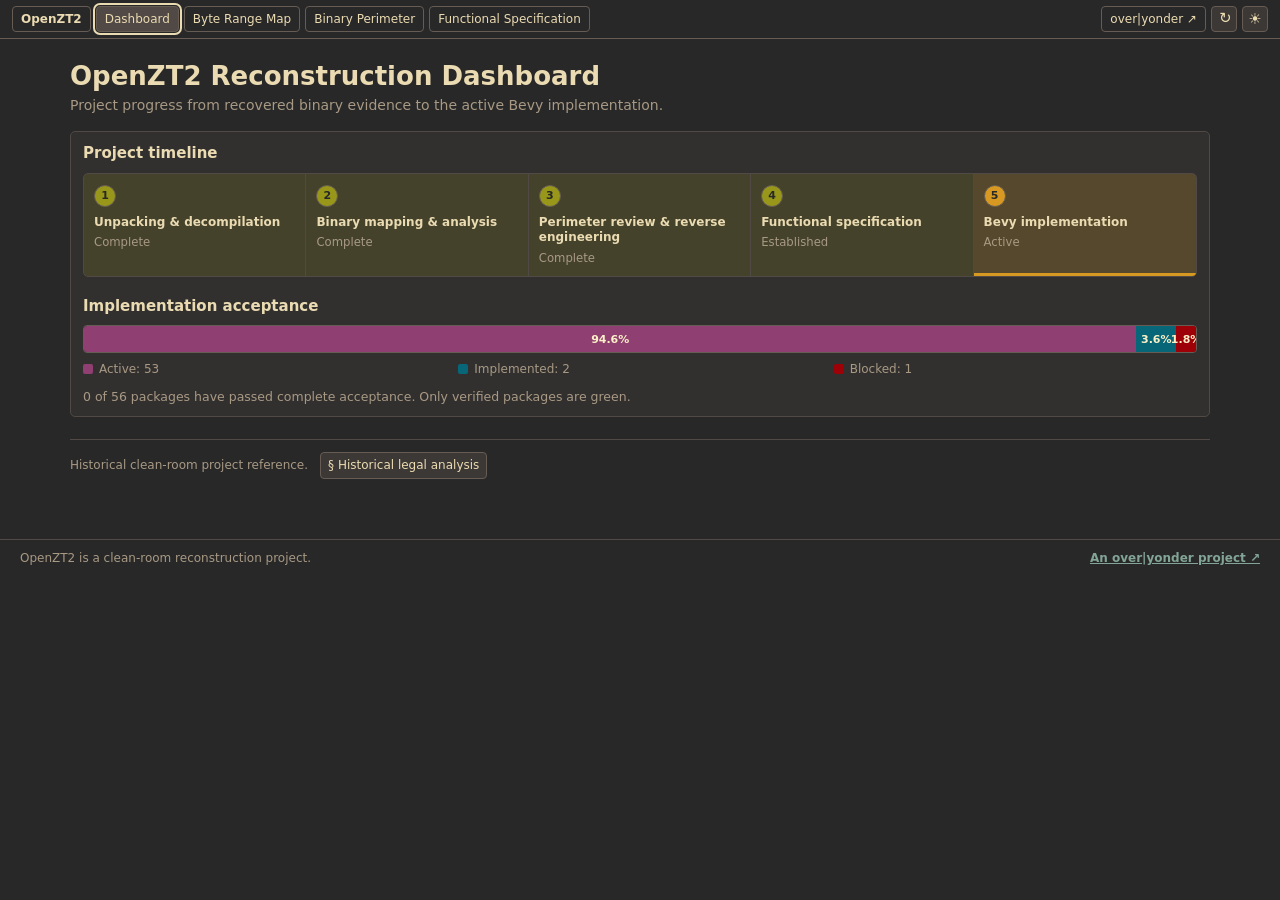
==== index.html @ 792b3f4c "Consolidate reconstruction documentation" ====
<!doctype html>
<html lang="en">
<meta charset="utf-8">
<meta name="openzt2-site-version" content="ef556f1384b4fd44">
<meta name="viewport" content="width=device-width, initial-scale=1">
<title>OpenZT2 — Reconstruction Dashboard</title>
<link rel="canonical" href="https://openzt2.over-yonder.tech/">
<meta name="description" content="OpenZT2 is a clean-room native reconstruction of Zoo Tycoon 2, documented from binary evidence through implementation.">
<meta property="og:title" content="OpenZT2 — Reconstruction Dashboard">
<meta property="og:description" content="OpenZT2 is a clean-room native reconstruction of Zoo Tycoon 2, documented from binary evidence through implementation.">
<meta property="og:url" content="https://openzt2.over-yonder.tech/">
<meta property="og:type" content="article">
<meta property="og:image" content="https://openzt2.over-yonder.tech/assets/social-card.png">
<meta name="twitter:card" content="summary_large_image">
<link rel="icon" href="assets/favicon.svg" type="image/svg+xml">
<style>
:root{color-scheme:light;--fg:#3c3836;--muted:#7c6f64;--line:#d5c4a1;--panel:#fbf1c7;--soft:#ebdbb2;--link:#076678;--control:#f2e5bc;--control-border:#a89984;--active:#ebdbb2;--ok:#79740e;--warn:#b57614;--frontier:#8f3f71;--bad:#9d0006}
:root[data-theme="dark"]{color-scheme:dark;--fg:#ebdbb2;--muted:#a89984;--line:#504945;--panel:#282828;--soft:#3c3836;--link:#83a598;--control:#3c3836;--control-border:#665c54;--active:#504945;--ok:#98971a;--warn:#d79921;--frontier:#b16286;--bad:#cc241d}
*{box-sizing:border-box}html,body{background:var(--panel);color:var(--fg);overscroll-behavior:none}body{margin:0;font:14px/1.5 system-ui,sans-serif}a{color:var(--link)}
button,input,select{background:var(--control);color:var(--fg);border:1px solid var(--control-border);border-radius:4px;padding:3px 7px;font-size:12px}button{cursor:pointer}
.tabs{box-sizing:border-box;display:grid;grid-template-columns:repeat(4,minmax(0,1fr)) 34px 26px;gap:5px;width:min(calc(100vw - 24px),1000px);margin:5px auto 6px;font:12px/1.05 system-ui,sans-serif}.tabs a{display:flex;align-items:center;justify-content:center;min-height:24px;padding:2px 6px;text-align:center;white-space:nowrap;color:var(--fg);text-decoration:none;border:1px solid var(--control-border);border-radius:4px;background:var(--panel)}.tabs a.active{background:var(--active);outline:2px solid currentColor;outline-offset:1px}
.tabs a.gstart{margin-left:9px;position:relative}.tabs a.gstart::before{content:"";position:absolute;left:-5px;top:2px;bottom:2px;border-left:1px solid var(--control-border)}
.nav-icon{display:none}.theme-toggle{width:24px;height:24px;display:flex;align-items:center;justify-content:center;background:var(--control);color:var(--fg);border:1px solid var(--control-border);border-radius:4px;padding:0;font:15px/1 system-ui,sans-serif;cursor:pointer}
main{max-width:1180px;margin:0 auto;padding:8px 20px 60px}h1{font-size:24px;margin:10px 0 2px}.sub{color:var(--muted);margin:0 0 16px}
.progress-grid{display:grid;grid-template-columns:repeat(2,minmax(0,1fr));gap:12px;margin:14px 0 18px}
.progress-card{border:1px solid var(--line);border-radius:5px;background:color-mix(in srgb,var(--soft) 55%,transparent);padding:10px 12px}.progress-card h3{margin:0 0 7px;font-size:15px}.progress-card h3 a{text-decoration:none}
.progress-card.primary{grid-column:1/-1}
.stacked-bar{display:flex;width:100%;height:28px;overflow:hidden;border:1px solid var(--control-border);border-radius:4px;background:var(--panel)}
.seg{display:flex;align-items:center;justify-content:center;min-width:2px;color:#fbf1c7;font:700 11px/1 system-ui,sans-serif;white-space:nowrap}.seg-accepted,.seg-known,.seg-named,.seg-all{background:#79740e}.seg-candidate,.seg-some{background:#b57614}.seg-open,.seg-unnamed,.seg-none{background:#9d0006}.seg-mid,.seg-type{background:#076678}.seg-support{background:#7c6f64}.mini-label{margin:8px 0 3px;font-size:12px;color:var(--muted)}
.seg-brief{background:#b57614}.seg-active{background:#8f3f71}.seg-implemented{background:#076678}.seg-verified{background:#79740e}.seg-blocked{background:#9d0006}
.legend{display:grid;grid-template-columns:repeat(auto-fit,minmax(170px,1fr));gap:3px 12px;margin:7px 0 0;font-size:12px;color:var(--muted)}.legend-row{display:flex;align-items:center;gap:6px}.swatch{width:10px;height:10px;border-radius:2px;display:inline-block;flex:0 0 auto}.progress-note{font-size:12.5px;color:var(--muted);margin:8px 0 0!important}
h2{font-size:17px;margin:26px 0 6px;border-bottom:1px solid var(--line);padding-bottom:3px}
.legalrow{margin:22px 0 0;border-top:1px solid var(--line);padding-top:12px;color:var(--muted);font-size:12px;display:flex;gap:12px;align-items:center;flex-wrap:wrap}
.legalrow button{font-size:12px}
.modal[hidden]{display:none}.modal{position:fixed;inset:0;background:rgba(0,0,0,.5);display:flex;align-items:center;justify-content:center;z-index:60}
.modal-box{background:var(--panel);width:min(92vw,1000px);height:min(88vh,900px);border:1px solid var(--line);border-radius:6px;display:flex;flex-direction:column}
.modal-box header{display:flex;justify-content:space-between;align-items:center;padding:6px 10px;border-bottom:1px solid var(--line)}
.modal-box iframe{flex:1;border:0;width:100%}
@media(min-width:881px){.tabs{grid-template-columns:minmax(72px,.8fr) minmax(110px,1fr) minmax(96px,.9fr) minmax(220px,1.6fr) 34px 26px;width:min(calc(100vw - 24px),1000px)}}@media(max-width:880px){body{padding-bottom:62px}.tabs{position:fixed;left:0;right:0;bottom:0;z-index:50;grid-template-columns:repeat(6,minmax(0,1fr));width:100%;margin:0;padding:6px 8px;background:var(--panel);border-top:1px solid var(--control-border);font:11px/1 system-ui,sans-serif}.tabs a{min-height:48px;padding:0;white-space:normal;border-radius:4px;min-width:0}.tabs a.gstart{margin-left:0}.tabs a.gstart::before{display:none}.nav-icon{display:block;font:22px/1 system-ui,sans-serif}.nav-label{position:absolute;width:1px;height:1px;overflow:hidden;clip:rect(0 0 0 0);white-space:nowrap}.theme-toggle,.reload-toggle{width:48px;height:48px;font-size:22px}main{padding:8px 10px 74px}.progress-grid{grid-template-columns:1fr}.seg{font-size:10px}}
</style>
<link rel="stylesheet" href="site-shell.css?v=1">
<!-- Cloudflare Web Analytics -->
<script defer src="https://static.cloudflareinsights.com/beacon.min.js" data-cf-beacon="{&quot;token&quot;:&quot;7462f5834b4745449f0f5e46d98a53ab&quot;}"></script>
<!-- End Cloudflare Web Analytics -->
<body>
<nav class="tabs" aria-label="OpenZT2"><a class="site-brand" href="/">OpenZT2</a><a class="active" href="/"><span class="nav-icon" aria-hidden="true">▣</span><span class="nav-label">Dashboard</span></a><a href="zt-disk-map"><span class="nav-icon" aria-hidden="true">▦</span><span class="nav-label">Byte Range Map</span></a><a href="perimeter"><span class="nav-icon" aria-hidden="true">▤</span><span class="nav-label">Binary Perimeter</span></a><a href="functional-specification"><span class="nav-icon" aria-hidden="true">◇</span><span class="nav-label">Functional Specification</span></a><a class="site-company" href="https://over-yonder.tech/">over|yonder ↗</a></nav>
<main>
 <h1>OpenZT2 Reconstruction Dashboard</h1>
 <p class="sub">Project progress from recovered binary evidence to the active Bevy implementation.</p>

 <div class="progress-grid" id="progress-bars" aria-label="Project progress summary"></div>

 <div class="legalrow">
  <span>Historical clean-room project reference.</span>
  <button type="button" id="legal-open">§ Historical legal analysis</button>
 </div>
</main>
<footer class="site-footer"><span>OpenZT2 is a clean-room reconstruction project.</span><a href="https://over-yonder.tech/">An over|yonder project ↗</a></footer>
<div class="modal" id="legal-modal" hidden>
 <div class="modal-box">
  <header><strong>Historical Clean-Room Legal Analysis</strong><button type="button" id="legal-close">Close</button></header>
  <iframe class="legal-frame" src="clean-room-legal-roadmap" title="Historical clean-room legal analysis"></iframe>
 </div>
</div>
<script>
(()=>{const key="zt2-theme";const root=document.documentElement;const stored=()=>{try{return localStorage.getItem(key)}catch(_){return null}};const save=t=>{try{localStorage.setItem(key,t)}catch(_){}};const syncFrames=t=>{for(const f of document.querySelectorAll("iframe.legal-frame")){try{if(f.contentDocument)f.contentDocument.documentElement.dataset.theme=t}catch(_){}}};const apply=(t,p=false)=>{root.dataset.theme=t;if(p)save(t);const b=document.querySelector(".theme-toggle");if(b){b.textContent=t==="dark"?"☀":"☾";b.title="Toggle theme"}syncFrames(t)};apply(stored()==="light"?"light":"dark");window.addEventListener("DOMContentLoaded",()=>{const b=document.createElement("button");b.type="button";b.className="theme-toggle";b.onclick=()=>apply(root.dataset.theme==="dark"?"light":"dark",true);document.querySelector(".tabs").append(b);for(const f of document.querySelectorAll("iframe.legal-frame"))f.addEventListener("load",()=>syncFrames(root.dataset.theme||"dark"));apply(root.dataset.theme||"dark")})})();
const esc=s=>String(s).replace(/[&<>"']/g,c=>({"&":"&amp;","<":"&lt;",">":"&gt;",'"':"&quot;","'":"&#39;"}[c]));
async function text(urls){let last;for(const u of urls){try{const r=await fetch(u);if(r.ok)return await r.text();last=u+": "+r.status}catch(e){last=e.message}}throw new Error(last)}
function pct(n,total){return total?`${(100*n/total).toFixed(1)}%`:"0.0%"}
function seg(cls,n,total,label){return n?`<div class="seg ${cls}" style="width:${100*n/(total||1)}%" title="${esc(label)}">${pct(n,total)}</div>`:""}
function legend(cls,label){return `<div class="legend-row"><span class="swatch ${cls}"></span>${esc(label)}</div>`}
(()=>{const m=document.getElementById("legal-modal");document.getElementById("legal-open").onclick=()=>m.hidden=false;document.getElementById("legal-close").onclick=()=>m.hidden=true;m.onclick=e=>{if(e.target===m)m.hidden=true}})();
text(["functional-specification","functional-specification.html"]).then(specText=>{
 const plan=packageProgress(specText);
 document.getElementById("progress-bars").innerHTML=`
  <div class="progress-card primary">
   <h3>Project timeline</h3>
   <div class="timeline-stages">
    <a class="timeline-stage complete" href="zt-disk-map"><span>1</span><strong>Unpacking &amp; decompilation</strong><small>Complete</small></a>
    <a class="timeline-stage complete" href="zt-disk-map"><span>2</span><strong>Binary mapping &amp; analysis</strong><small>Complete</small></a>
    <a class="timeline-stage complete" href="perimeter"><span>3</span><strong>Perimeter review &amp; reverse engineering</strong><small>Complete</small></a>
    <a class="timeline-stage complete" href="functional-specification"><span>4</span><strong>Functional specification</strong><small>Established</small></a>
    <a class="timeline-stage active" href="functional-specification#implementation-packages"><span>5</span><strong>Bevy implementation</strong><small>Active</small></a>
   </div>
   <h3>Implementation acceptance</h3>
   <div class="stacked-bar" role="img" aria-label="${esc(plan.aria)}">${plan.segments}</div>
   <div class="legend">${plan.legend}</div>
   <p class="progress-note">${plan.note}</p>
  </div>`;
}).catch(e=>{document.getElementById("progress-bars").insertAdjacentHTML("afterend",`<p class="sub">Failed to load progress data: ${esc(e.message)}</p>`)});
function packageProgress(source){
 const order=[["brief","Brief ready"],["active","Active"],["implemented","Implemented"],["verified","Verified"],["blocked","Blocked"]];
 const counts=Object.fromEntries(order.map(([s])=>[s,0]));
 const doc=new DOMParser().parseFromString(source,"text/html");
 for(const card of doc.querySelectorAll(".package-card"))for(const [status] of order)if(card.classList.contains(`package-status-${status}`))counts[status]++;
 const total=Object.values(counts).reduce((a,n)=>a+n,0);
 return {
  aria:order.filter(([s])=>counts[s]).map(([s])=>`${s} ${counts[s]}`).join(", "),
  segments:order.map(([s,l])=>seg(`seg-${s}`,counts[s],total,`${l}: ${counts[s]}`)).join(""),
  legend:order.filter(([s])=>counts[s]).map(([s,l])=>legend(`seg-${s}`,`${l}: ${counts[s].toLocaleString()}`)).join(""),
  note:`${counts.verified.toLocaleString()} of ${total.toLocaleString()} packages have passed complete acceptance. Only verified packages are green.`
 };
}
</script>
<script id="openzt2-live-reload">
(()=>{
 const current="ef556f1384b4fd44";
 const endpoint="site-version.json";
 const interval=60000;
 let paused=false,timer=0,ticker=0,nextAt=Date.now()+interval,button=null;
 const update=()=>{
  if(!button)return;
  if(paused){
   button.classList.add("paused");
   button.style.setProperty("--reload-progress","0");
   button.title="Automatic refresh paused. Click to unpause.";
   button.setAttribute("aria-label",button.title);
   button.textContent="⏸";
   return;
  }
  const remaining=Math.max(0,Math.ceil((nextAt-Date.now())/1000));
  const progress=Math.min(100,Math.max(0,100-(remaining*100)/(interval/1000)));
  button.classList.remove("paused");
  button.style.setProperty("--reload-progress",progress.toFixed(1));
  button.title=`Next automatic refresh in ${remaining}s. Click to pause.`;
  button.setAttribute("aria-label",button.title);
  button.textContent="↻";
 };
 const schedule=()=>{
  if(paused)return;
  nextAt=Date.now()+interval;
  clearTimeout(timer);
  timer=setTimeout(check,interval);
  update();
 };
 const check=async()=>{
  if(paused)return;
  try{
   const response=await fetch(endpoint+"?t="+Date.now(),{cache:"no-store"});
   if(!response.ok){schedule();return;}
   const latest=(await response.json()).version;
   if(latest&&latest!==current){location.reload();return;}
  }catch(_){
  }
  schedule();
 };
 const toggle=()=>{
  paused=!paused;
  if(paused){
   clearTimeout(timer);
  }else{
   schedule();
  }
  update();
 };
 const mount=()=>{
  const nav=document.querySelector(".tabs");
  if(!nav)return;
  button=document.createElement("button");
  button.type="button";
  button.className="reload-toggle";
  button.onclick=toggle;
  const theme=document.querySelector(".theme-toggle");
  if(theme)theme.after(button);else nav.append(button);
  ticker=setInterval(update,1000);
  schedule();
 };
 if(document.readyState==="loading")document.addEventListener("DOMContentLoaded",mount);else mount();
})();
</script>
</html>
---- site-shell.css ----
.tabs {
  position: sticky !important;
  top: 0 !important;
  left: auto !important;
  right: auto !important;
  bottom: auto !important;
  z-index: 50 !important;
  box-sizing: border-box;
  display: flex !important;
  align-items: center;
  gap: 5px !important;
  width: auto !important;
  margin: 0 !important;
  padding: 6px 12px !important;
  overflow-x: auto;
  background: var(--panel) !important;
  border: 0 !important;
  border-bottom: 1px solid var(--control-border) !important;
  font: 12px/1.05 system-ui, sans-serif !important;
}

:root {
  color-scheme: light;
  --fg: #3c3836;
  --muted: #7c6f64;
  --line: #d5c4a1;
  --panel: #fbf1c7;
  --soft: #ebdbb2;
  --link: #076678;
  --control: #f2e5bc;
  --control-border: #a89984;
  --active: #ebdbb2;
  --ok: #79740e;
  --warn: #b57614;
  --frontier: #8f3f71;
  --bad: #9d0006;
}
:root[data-theme="dark"] {
  color-scheme: dark;
  --fg: #ebdbb2;
  --muted: #a89984;
  --line: #504945;
  --panel: #282828;
  --soft: #3c3836;
  --link: #83a598;
  --control: #3c3836;
  --control-border: #665c54;
  --active: #504945;
  --ok: #98971a;
  --warn: #d79921;
  --frontier: #b16286;
  --bad: #cc241d;
}

* { box-sizing: border-box; }
html, body { overflow-x: clip; background: var(--panel); color: var(--fg); }
body { margin: 0; font: 14px/1.55 system-ui, sans-serif; }
a { color: var(--link); }
button, input, select {
  border: 1px solid var(--control-border);
  border-radius: 4px;
  background: var(--control);
  color: var(--fg);
  font: inherit;
}

main {
  width: auto !important;
  max-width: 1180px !important;
  margin: 0 auto !important;
  padding: 14px 20px 60px !important;
}
h1 { margin: 8px 0 3px; font-size: 26px; line-height: 1.2; }
h2 { margin: 28px 0 8px; padding-bottom: 4px; border-bottom: 1px solid var(--line); font-size: 19px; }
h3 { margin: 18px 0 6px; font-size: 15px; }
.sub, .lede, .page-overview { max-width: 920px; margin: 0 0 14px; color: var(--muted); }
code { padding: .05em .32em; border-radius: 3px; background: var(--soft); font: .92em ui-monospace, Menlo, Consolas, monospace; }

.page-progress, .progress-grid, .coverage-grid, .plan-progress-grid, .source-progress-grid {
  margin: 12px 0 22px !important;
}
.progress-card, .coverage-card, .plan-progress-card, .source-progress-card {
  border: 1px solid var(--line) !important;
  border-radius: 5px !important;
  background: color-mix(in srgb, var(--soft) 50%, transparent) !important;
}
.stacked-bar, .plan-stacked-bar, .source-stacked-bar {
  overflow: hidden;
  border: 1px solid var(--control-border) !important;
  border-radius: 4px !important;
  background: var(--panel) !important;
}
.legend, .plan-legend { color: var(--muted); }

.table-scroll, .lineage-wrap {
  width: 100%;
  margin: 10px 0 18px;
  overflow: auto;
  border: 1px solid var(--line);
  border-radius: 4px;
}
table { border-color: var(--line); }
th { background: var(--soft); }
th, td { border-color: var(--line); }
.lineage-wrap table { min-width: 1280px; border-collapse: separate; border-spacing: 0; font-size: 12.5px; }
.lineage-wrap th, .lineage-wrap td { padding: 7px 9px; border-right: 1px solid var(--line); border-bottom: 1px solid var(--line); text-align: left; vertical-align: top; }
.lineage-wrap thead th { position: sticky; top: 0; z-index: 3; font-size: 11px; line-height: 1.25; text-transform: uppercase; letter-spacing: .045em; }
.lineage-wrap tbody th { position: sticky; left: 0; z-index: 2; width: 120px; background: var(--panel); }
.lineage-wrap tbody tr:hover > * { background: color-mix(in srgb, var(--soft) 60%, var(--panel)); }

.toolbar { display: flex; align-items: center; gap: 7px; flex-wrap: wrap; margin: 10px 0; }
.toolbar input { min-width: 240px; padding: 5px 7px; }
.toolbar button { padding: 5px 8px; cursor: pointer; }
.toolbar button[aria-pressed="true"] { outline: 2px solid var(--fg); outline-offset: 1px; }
.count { margin-left: auto; color: var(--muted); font-size: 12px; }
.contract { display: grid; grid-template-columns: repeat(4, minmax(0, 1fr)); margin: 16px 0; border-block: 1px solid var(--line); }
.contract div { padding: 10px 12px; border-right: 1px solid var(--line); }
.contract div:last-child { border-right: 0; }
.contract strong, .contract span { display: block; }
.contract span { margin-top: 3px; color: var(--muted); font-size: 12px; }
.status { display: inline-block; padding: 1px 6px; border: 1px solid var(--control-border); border-radius: 10px; font: 700 11px/1.45 ui-monospace, Menlo, Consolas, monospace; }
.status.mapped, .status.native, .status.implemented, .status.verified { background: color-mix(in srgb, var(--ok) 28%, transparent); }
.status.prepared, .status.partial, .status.active { background: color-mix(in srgb, var(--warn) 28%, transparent); }
.status.omitted { background: color-mix(in srgb, var(--muted) 24%, transparent); }
.status.blocked { background: color-mix(in srgb, var(--bad) 22%, transparent); }
.asset-seg-mapped { background: var(--ok); }
.asset-seg-prepared { background: var(--warn); }
.asset-seg-omitted { background: var(--muted); }
.asset-seg-blocked { background: var(--bad); }
.spec-local-nav { display: flex; gap: 6px; flex-wrap: wrap; margin: 8px 0 18px; }
.spec-local-nav a { padding: 4px 8px; border: 1px solid var(--line); border-radius: 4px; text-decoration: none; }
.timeline-stages { display: grid; grid-template-columns: repeat(5, minmax(0, 1fr)); margin: 8px 0 18px; border: 1px solid var(--line); border-radius: 5px; overflow: hidden; }
.timeline-stage { position: relative; min-height: 86px; padding: 10px 10px 9px; border-right: 1px solid var(--line); color: var(--fg); text-decoration: none; }
.timeline-stage:last-child { border-right: 0; }
.timeline-stage span { display: inline-grid; place-items: center; width: 22px; height: 22px; margin-bottom: 8px; border: 1px solid var(--control-border); border-radius: 50%; font-size: 11px; font-weight: 700; }
.timeline-stage strong, .timeline-stage small { display: block; }
.timeline-stage strong { font-size: 12px; line-height: 1.3; }
.timeline-stage small { margin-top: 3px; color: var(--muted); }
.timeline-stage.complete { background: color-mix(in srgb, var(--ok) 18%, transparent); }
.timeline-stage.complete span { background: var(--ok); color: var(--panel); }
.timeline-stage.active { background: color-mix(in srgb, var(--warn) 22%, transparent); box-shadow: inset 0 -3px var(--warn); }
.timeline-stage.active span { background: var(--warn); color: var(--panel); }

.tabs a,
.tabs button.nav-tab {
  box-sizing: border-box;
  flex: 0 0 auto;
  min-width: 0 !important;
  min-height: 26px !important;
  padding: 3px 8px !important;
  white-space: nowrap !important;
}

.tabs a.gstart { margin-left: 0 !important; }
.tabs a.gstart::before { display: none !important; }
.tabs .site-brand { font-weight: 700 !important; }
.tabs .site-company { margin-left: auto !important; }

.tabs .theme-toggle,
.tabs .reload-toggle {
  flex: 0 0 26px;
  width: 26px !important;
  height: 26px !important;
  min-height: 26px !important;
  font-size: 15px !important;
}

.nav-icon { display: none !important; }
.nav-label {
  position: static !important;
  width: auto !important;
  height: auto !important;
  overflow: visible !important;
  clip: auto !important;
  white-space: nowrap !important;
}

body { padding-bottom: 0 !important; }
main,
.map-content {
  width: auto !important;
}
.doc-source {
  width: auto !important;
  max-width: none !important;
  margin: 0 !important;
  padding-top: 8px !important;
}

.site-footer {
  display: flex;
  align-items: center;
  justify-content: space-between;
  gap: 12px;
  margin: 0;
  padding: 10px 20px;
  border-top: 1px solid var(--line);
  color: var(--muted);
  background: var(--panel);
  font: 12px/1.35 system-ui, sans-serif;
}
.site-footer a { font-weight: 600; }

html.embedded .tabs,
html.embedded .site-footer { display: none !important; }
html.embedded body { padding: 0 !important; }
html.embedded main { padding: 10px 12px !important; }

@media (max-width: 880px) {
  .tabs { position: sticky !important; padding: 6px 8px !important; }
  .tabs .site-company { margin-left: 0 !important; }
  main { padding: 10px 10px 32px !important; }
  .contract { grid-template-columns: 1fr; }
  .timeline-stages { grid-template-columns: 1fr; }
  .timeline-stage { min-height: 0; border-right: 0; border-bottom: 1px solid var(--line); }
  .timeline-stage:last-child { border-bottom: 0; }
  .contract div { border-right: 0; border-bottom: 1px solid var(--line); }
  .contract div:last-child { border-bottom: 0; }
  .count { width: 100%; margin-left: 0; }
  .site-footer {
    align-items: flex-start;
    flex-direction: column;
    padding: 10px;
  }
}
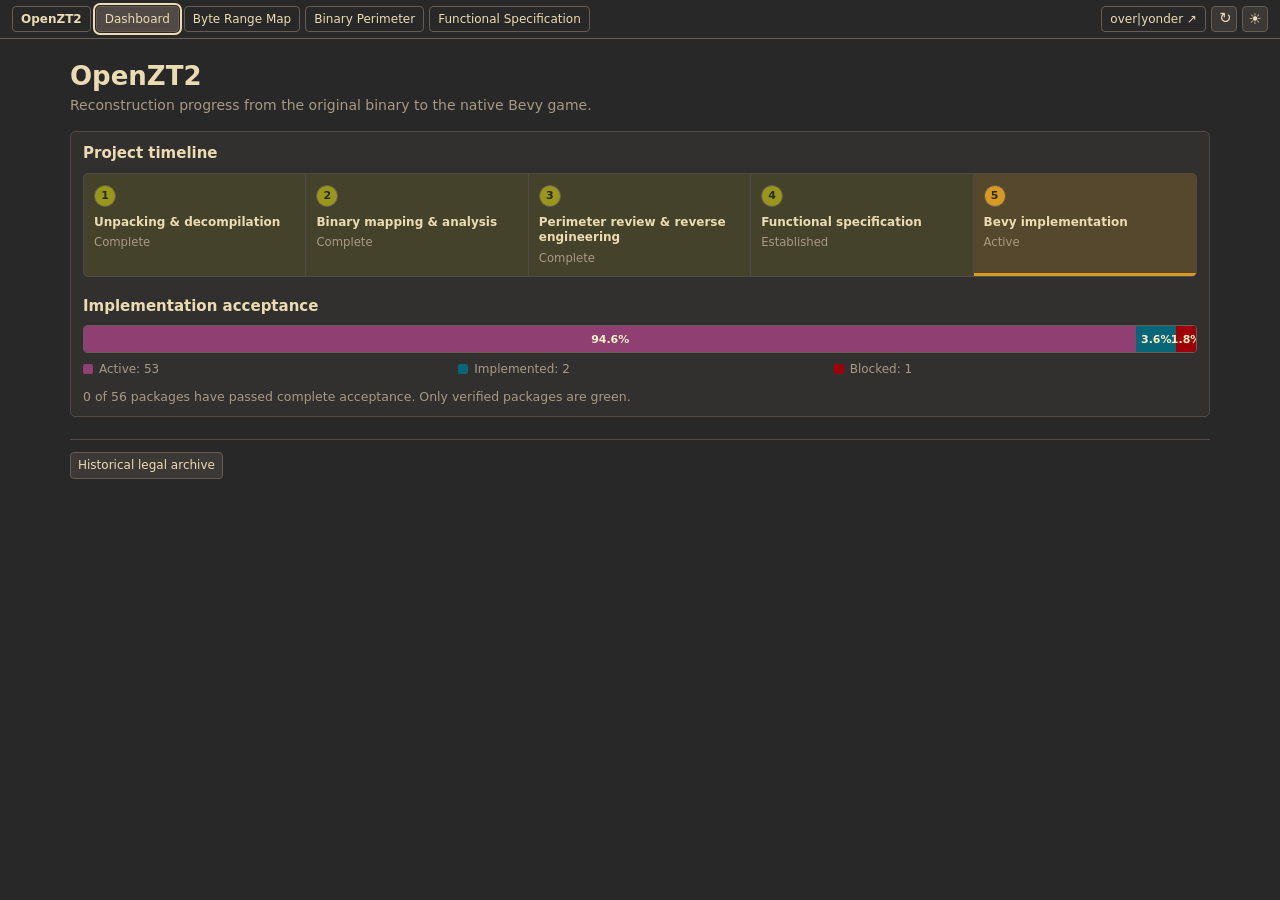
==== commit 03ad0ff0: "Update OpenZT2 generated reports" ====
--- a/index.html
+++ b/index.html
@@ -1,7 +1,7 @@
 <!doctype html>
 <html lang="en">
 <meta charset="utf-8">
-<meta name="openzt2-site-version" content="ef556f1384b4fd44">
+<meta name="openzt2-site-version" content="eb3232eaca1b6abf">
 <meta name="viewport" content="width=device-width, initial-scale=1">
 <title>OpenZT2 — Reconstruction Dashboard</title>
 <link rel="canonical" href="https://openzt2.over-yonder.tech/">
@@ -38,24 +38,20 @@
 .modal-box iframe{flex:1;border:0;width:100%}
 @media(min-width:881px){.tabs{grid-template-columns:minmax(72px,.8fr) minmax(110px,1fr) minmax(96px,.9fr) minmax(220px,1.6fr) 34px 26px;width:min(calc(100vw - 24px),1000px)}}@media(max-width:880px){body{padding-bottom:62px}.tabs{position:fixed;left:0;right:0;bottom:0;z-index:50;grid-template-columns:repeat(6,minmax(0,1fr));width:100%;margin:0;padding:6px 8px;background:var(--panel);border-top:1px solid var(--control-border);font:11px/1 system-ui,sans-serif}.tabs a{min-height:48px;padding:0;white-space:normal;border-radius:4px;min-width:0}.tabs a.gstart{margin-left:0}.tabs a.gstart::before{display:none}.nav-icon{display:block;font:22px/1 system-ui,sans-serif}.nav-label{position:absolute;width:1px;height:1px;overflow:hidden;clip:rect(0 0 0 0);white-space:nowrap}.theme-toggle,.reload-toggle{width:48px;height:48px;font-size:22px}main{padding:8px 10px 74px}.progress-grid{grid-template-columns:1fr}.seg{font-size:10px}}
 </style>
-<link rel="stylesheet" href="site-shell.css?v=1">
+<link rel="stylesheet" href="site-shell.css?v=2">
 <!-- Cloudflare Web Analytics -->
 <script defer src="https://static.cloudflareinsights.com/beacon.min.js" data-cf-beacon="{&quot;token&quot;:&quot;7462f5834b4745449f0f5e46d98a53ab&quot;}"></script>
 <!-- End Cloudflare Web Analytics -->
 <body>
 <nav class="tabs" aria-label="OpenZT2"><a class="site-brand" href="/">OpenZT2</a><a class="active" href="/"><span class="nav-icon" aria-hidden="true">▣</span><span class="nav-label">Dashboard</span></a><a href="zt-disk-map"><span class="nav-icon" aria-hidden="true">▦</span><span class="nav-label">Byte Range Map</span></a><a href="perimeter"><span class="nav-icon" aria-hidden="true">▤</span><span class="nav-label">Binary Perimeter</span></a><a href="functional-specification"><span class="nav-icon" aria-hidden="true">◇</span><span class="nav-label">Functional Specification</span></a><a class="site-company" href="https://over-yonder.tech/">over|yonder ↗</a></nav>
 <main>
- <h1>OpenZT2 Reconstruction Dashboard</h1>
- <p class="sub">Project progress from recovered binary evidence to the active Bevy implementation.</p>
+ <h1>OpenZT2</h1>
+ <p class="sub">Reconstruction progress from the original binary to the native Bevy game.</p>
 
  <div class="progress-grid" id="progress-bars" aria-label="Project progress summary"></div>
 
- <div class="legalrow">
-  <span>Historical clean-room project reference.</span>
-  <button type="button" id="legal-open">§ Historical legal analysis</button>
- </div>
+ <div class="legalrow"><button type="button" id="legal-open">Historical legal archive</button></div>
 </main>
-<footer class="site-footer"><span>OpenZT2 is a clean-room reconstruction project.</span><a href="https://over-yonder.tech/">An over|yonder project ↗</a></footer>
 <div class="modal" id="legal-modal" hidden>
  <div class="modal-box">
   <header><strong>Historical Clean-Room Legal Analysis</strong><button type="button" id="legal-close">Close</button></header>
@@ -104,7 +100,7 @@
 </script>
 <script id="openzt2-live-reload">
 (()=>{
- const current="ef556f1384b4fd44";
+ const current="eb3232eaca1b6abf";
  const endpoint="site-version.json";
  const interval=60000;
  let paused=false,timer=0,ticker=0,nextAt=Date.now()+interval,button=null;
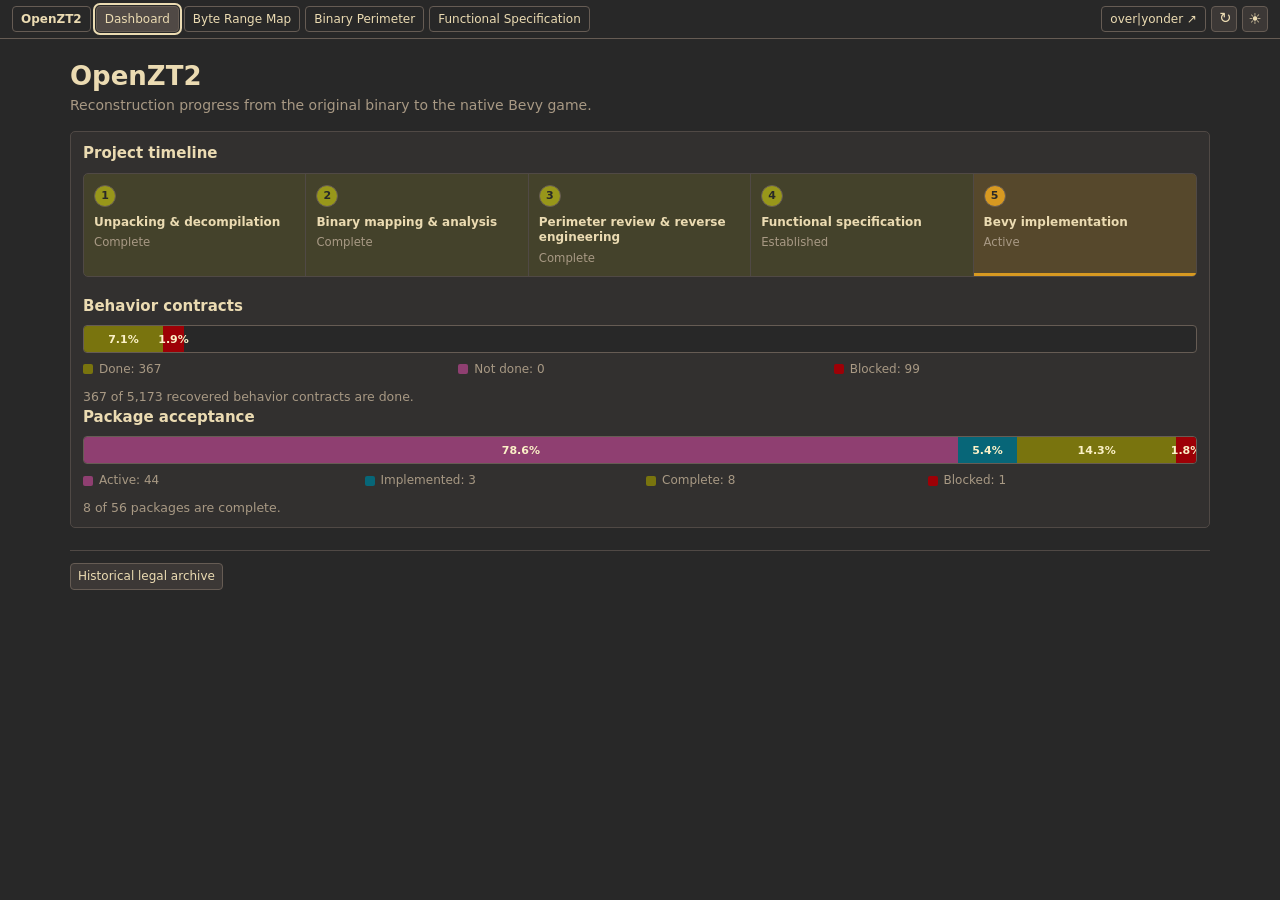
==== commit 0eec3f42: "Update OpenZT2 progress dashboard" ====
--- a/index.html
+++ b/index.html
@@ -1,7 +1,7 @@
 <!doctype html>
 <html lang="en">
 <meta charset="utf-8">
-<meta name="openzt2-site-version" content="eb3232eaca1b6abf">
+<meta name="openzt2-site-version" content="6184a2fc31413f85">
 <meta name="viewport" content="width=device-width, initial-scale=1">
 <title>OpenZT2 — Reconstruction Dashboard</title>
 <link rel="canonical" href="https://openzt2.over-yonder.tech/">
@@ -27,7 +27,8 @@
 .progress-card.primary{grid-column:1/-1}
 .stacked-bar{display:flex;width:100%;height:28px;overflow:hidden;border:1px solid var(--control-border);border-radius:4px;background:var(--panel)}
 .seg{display:flex;align-items:center;justify-content:center;min-width:2px;color:#fbf1c7;font:700 11px/1 system-ui,sans-serif;white-space:nowrap}.seg-accepted,.seg-known,.seg-named,.seg-all{background:#79740e}.seg-candidate,.seg-some{background:#b57614}.seg-open,.seg-unnamed,.seg-none{background:#9d0006}.seg-mid,.seg-type{background:#076678}.seg-support{background:#7c6f64}.mini-label{margin:8px 0 3px;font-size:12px;color:var(--muted)}
-.seg-brief{background:#b57614}.seg-active{background:#8f3f71}.seg-implemented{background:#076678}.seg-verified{background:#79740e}.seg-blocked{background:#9d0006}
+.seg-brief{background:#b57614}.seg-active{background:#8f3f71}.seg-implemented{background:#076678}.seg-verified,.seg-complete{background:#79740e}.seg-blocked{background:#9d0006}
+.seg-done{background:#79740e}.seg-not-done{background:#8f3f71}
 .legend{display:grid;grid-template-columns:repeat(auto-fit,minmax(170px,1fr));gap:3px 12px;margin:7px 0 0;font-size:12px;color:var(--muted)}.legend-row{display:flex;align-items:center;gap:6px}.swatch{width:10px;height:10px;border-radius:2px;display:inline-block;flex:0 0 auto}.progress-note{font-size:12.5px;color:var(--muted);margin:8px 0 0!important}
 h2{font-size:17px;margin:26px 0 6px;border-bottom:1px solid var(--line);padding-bottom:3px}
 .legalrow{margin:22px 0 0;border-top:1px solid var(--line);padding-top:12px;color:var(--muted);font-size:12px;display:flex;gap:12px;align-items:center;flex-wrap:wrap}
@@ -68,6 +69,7 @@
 (()=>{const m=document.getElementById("legal-modal");document.getElementById("legal-open").onclick=()=>m.hidden=false;document.getElementById("legal-close").onclick=()=>m.hidden=true;m.onclick=e=>{if(e.target===m)m.hidden=true}})();
 text(["functional-specification","functional-specification.html"]).then(specText=>{
  const plan=packageProgress(specText);
+ const behavior=behaviorProgress(specText);
  document.getElementById("progress-bars").innerHTML=`
   <div class="progress-card primary">
    <h3>Project timeline</h3>
@@ -76,16 +78,34 @@
     <a class="timeline-stage complete" href="zt-disk-map"><span>2</span><strong>Binary mapping &amp; analysis</strong><small>Complete</small></a>
     <a class="timeline-stage complete" href="perimeter"><span>3</span><strong>Perimeter review &amp; reverse engineering</strong><small>Complete</small></a>
     <a class="timeline-stage complete" href="functional-specification"><span>4</span><strong>Functional specification</strong><small>Established</small></a>
-    <a class="timeline-stage active" href="functional-specification#implementation-packages"><span>5</span><strong>Bevy implementation</strong><small>Active</small></a>
+   <a class="timeline-stage active" href="functional-specification#implementation-packages"><span>5</span><strong>Bevy implementation</strong><small>Active</small></a>
    </div>
-   <h3>Implementation acceptance</h3>
+   <h3>Behavior contracts</h3>
+   <div class="stacked-bar" role="img" aria-label="${esc(behavior.aria)}">${behavior.segments}</div>
+   <div class="legend">${behavior.legend}</div>
+   <p class="progress-note">${behavior.note}</p>
+   <h3>Package acceptance</h3>
    <div class="stacked-bar" role="img" aria-label="${esc(plan.aria)}">${plan.segments}</div>
    <div class="legend">${plan.legend}</div>
    <p class="progress-note">${plan.note}</p>
   </div>`;
 }).catch(e=>{document.getElementById("progress-bars").insertAdjacentHTML("afterend",`<p class="sub">Failed to load progress data: ${esc(e.message)}</p>`)});
+function behaviorProgress(source){
+ const doc=new DOMParser().parseFromString(source,"text/html");
+ const meter=doc.querySelector(".behavior-progress");
+ if(!meter)throw new Error("Behavior progress meter is missing");
+ const order=[["done","Done"],["not-done","Not done"],["blocked","Blocked"]];
+ const counts=Object.fromEntries(order.map(([status])=>[status,Number(meter.dataset[status]||0)]));
+ const total=Number(meter.dataset.total||Object.values(counts).reduce((a,n)=>a+n,0));
+ return {
+  aria:order.map(([s])=>`${s} ${counts[s]}`).join(", "),
+  segments:order.map(([s,l])=>seg(`seg-${s}`,counts[s],total,`${l}: ${counts[s]}`)).join(""),
+  legend:order.map(([s,l])=>legend(`seg-${s}`,`${l}: ${counts[s].toLocaleString()}`)).join(""),
+  note:`${counts.done.toLocaleString()} of ${total.toLocaleString()} recovered behavior contracts are done.`
+ };
+}
 function packageProgress(source){
- const order=[["brief","Brief ready"],["active","Active"],["implemented","Implemented"],["verified","Verified"],["blocked","Blocked"]];
+ const order=[["brief","Brief ready"],["active","Active"],["implemented","Implemented"],["complete","Complete"],["verified","Verified"],["blocked","Blocked"]];
  const counts=Object.fromEntries(order.map(([s])=>[s,0]));
  const doc=new DOMParser().parseFromString(source,"text/html");
  for(const card of doc.querySelectorAll(".package-card"))for(const [status] of order)if(card.classList.contains(`package-status-${status}`))counts[status]++;
@@ -94,13 +114,13 @@
   aria:order.filter(([s])=>counts[s]).map(([s])=>`${s} ${counts[s]}`).join(", "),
   segments:order.map(([s,l])=>seg(`seg-${s}`,counts[s],total,`${l}: ${counts[s]}`)).join(""),
   legend:order.filter(([s])=>counts[s]).map(([s,l])=>legend(`seg-${s}`,`${l}: ${counts[s].toLocaleString()}`)).join(""),
-  note:`${counts.verified.toLocaleString()} of ${total.toLocaleString()} packages have passed complete acceptance. Only verified packages are green.`
+  note:`${(counts.complete+counts.verified).toLocaleString()} of ${total.toLocaleString()} packages are complete.`
  };
 }
 </script>
 <script id="openzt2-live-reload">
 (()=>{
- const current="eb3232eaca1b6abf";
+ const current="6184a2fc31413f85";
  const endpoint="site-version.json";
  const interval=60000;
  let paused=false,timer=0,ticker=0,nextAt=Date.now()+interval,button=null;
